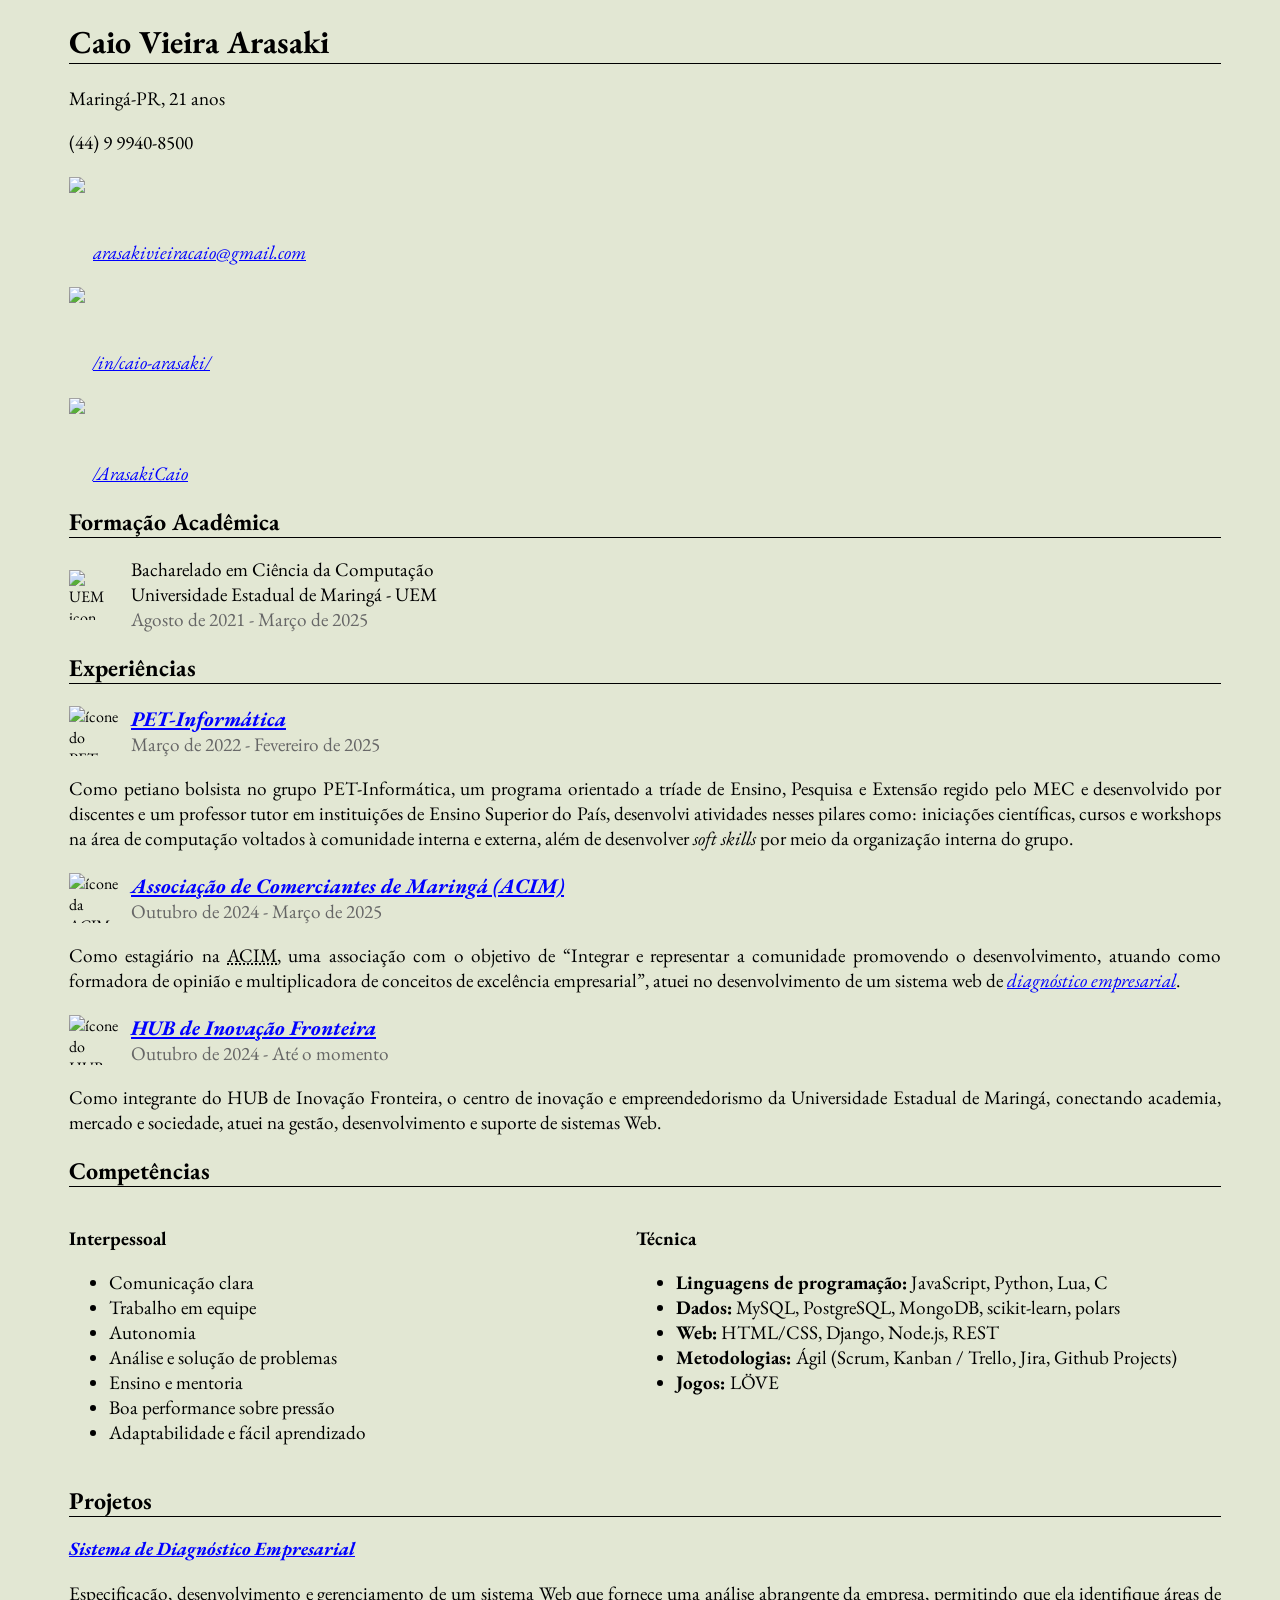
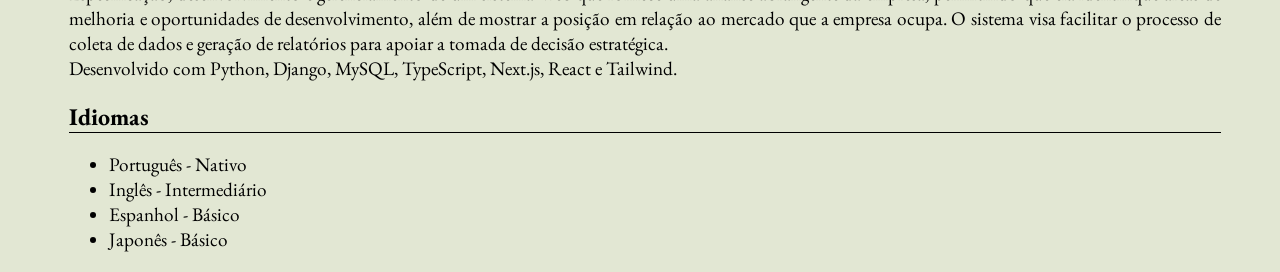
==== print/index.html @ f9657b90 "Versão para impressão de curriculo" ====
<!doctype html>
<html>
  <head>
    <meta charset="utf-8" />
    <meta name="viewport" content="width=device-width" />
    <meta name="author" content="Caio Arasaki"/>
    <meta 
    name="description" 
    content="Caio Arasaki's resume using Html, Css, and JavaScript"/>

    <title>Curriculum (PT-BR)</title>

    <link rel="icon" href="images/curriculum-icon.png" type="image/png">
    <link rel="stylesheet" href="style.css"/>
    <link href='https://fonts.googleapis.com/css?family=EB Garamond' rel='stylesheet'>
  </head>
  <body>

    <h1>Caio Vieira Arasaki</h1>

    <!-- <div class="lang-switch">
      <button id="button-ptbr" data-file="index.html" aria-pressed="true">PT-BR</button>
      <button id="button-en" data-file="index_en.html" aria-pressed="false">EN</button>
    </div> -->

    <main id="main-content">

      <section class="informacoes-basicas">
        <p>Maringá-PR, 21 anos</p>
        <p>(44) 9 9940-8500</p>
        <p>
          <img src="images/email-icon.png" alt="ícone do email" class="icon">
          <a href="mailto:arasakivieiracaio@gmail.com" title="email">arasakivieiracaio@gmail.com</a></p>
        <p>
          <img src="images/linkedin-icon.png" alt="ícone do linkedin" class="icon">
          <a href="https://www.linkedin.com/in/caio-arasaki" title="linkedin">/in/caio-arasaki/</a>
        </p>
        <p>
          <img src="images/github-icon.png" alt="ícone do github" class="icon">
          <a href="https://github.com/ArasakiCaio" title="github">/ArasakiCaio</a>
        </p>
      </section>

      <section class="formacao">
        <h2>Formação Acadêmica</h2>

        <div class="formacao-item">
          <img src="images/uem-icon.png" alt="UEM icon" class="formacao-icon">
          <p>
            Bacharelado em Ciência da Computação<br>
            Universidade Estadual de Maringá - UEM<br>
          </p>
          <p>Agosto de 2021 - Março de 2025</p>
        </div>
      </section>

      <section class="experiencia">
        <h2>Experiências</h2>

        <div class="experiencia-item">
          <img src="images/pet-icon.png" alt="ícone do PET-Informática" class="exp-icon">
          <h3 id="PET">
            <a
              href="https://www.petinfouem.com.br/"
              title="PET-Informática"
              target="_blank">
              PET-Informática
            </a>
          </h3>
          <p>Março de 2022 - Fevereiro de 2025</p>
        </div>

        <p>
          Como petiano bolsista no grupo PET-Informática, um programa orientado a tríade de Ensino, Pesquisa e Extensão regido pelo MEC e 
          desenvolvido por discentes e um professor tutor em instituições de Ensino Superior do País, desenvolvi atividades nesses 
          pilares como: iniciações científicas, cursos e workshops na área de computação voltados à comunidade interna e externa, além de desenvolver 
          <em>soft skills</em> por meio da organização interna do grupo.
        </p>

        <div class="experiencia-item">
          <img src="images/acim-icon.png" alt="ícone da ACIM" class="exp-icon">
          <h3 id="ACIM">
            <a 
              href="https://www.acim.com.br/"
              title="Associação de Comerciantes de Maringá"
              target="_blank">
              Associação de Comerciantes de Maringá (ACIM)
            </a>
          </h3>
          <p>Outubro de 2024 - Março de 2025</p>
        </div>

        <p>
          Como estagiário na <abbr title="Associação de Comerciantes de Maringá">ACIM</abbr>, uma associação com o objetivo de 
          “Integrar e representar a comunidade promovendo o desenvolvimento, atuando como formadora de opinião e multiplicadora 
          de conceitos de excelência empresarial”, atuei no desenvolvimento de um sistema web de 
          <a href="#diagnosticoEmpresarial">diagnóstico empresarial</a>.
        </p>

        <div class="experiencia-item">
          <img src="images/hub-icon.png" alt="ícone do HUB" class="exp-icon">
          <h3 id="HUB">
            <a 
              href="https://hubfronteira.tec.br/"
              title="HUB de Inovação Fronteira"
              target="_blank">
              HUB de Inovação Fronteira
            </a>
          </h3>
          <p>Outubro de 2024 - Até o momento</p>
        </div>

        <p>
          Como integrante do HUB de Inovação Fronteira, o centro de inovação e empreendedorismo da Universidade Estadual de Maringá, 
          conectando academia, mercado e sociedade, atuei na gestão, desenvolvimento e suporte de sistemas Web.
        </p>  
      </section>

      <section class="competencias">
        <h2>Competências</h2>

        <div class="conteudo-left">
          <p><strong>Interpessoal</strong></p>
          <ul>
            <li>Comunicação clara</li>
            <li>Trabalho em equipe</li>
            <li>Autonomia</li>
            <li>Análise e solução de problemas</li>
            <li>Ensino e mentoria</li>
            <li>Boa performance sobre pressão</li>
            <li>Adaptabilidade e fácil aprendizado</li>
          </ul>
        </div>

        <div class="conteudo-right">
          <p><strong>Técnica</strong></p>
          <ul>
            <li><strong>Linguagens de programação:</strong> JavaScript, Python, Lua, C</li>
            <li><strong>Dados:</strong> MySQL, PostgreSQL, MongoDB, scikit-learn, polars</li>
            <li><strong>Web:</strong> HTML/CSS, Django, Node.js, REST</li>
            <li><strong>Metodologias: </strong>Ágil (Scrum, Kanban / Trello, Jira, Github Projects)</li>
            <li><strong>Jogos: </strong>LÖVE</li>
          </ul>
        </div>
      </section>

      <section class="projetos">
        <h2>Projetos</h2>

        <h3 id="diagnosticoEmpresarial">
          <a  
            href="https://github.com/ArasakiCaio/DiagnosticoEmpresarial" 
            title="Sistema de Diagnóstico Empresarial"
            target="_blank">
            Sistema de Diagnóstico Empresarial
          </a>
        </h3>
        <p>
            Especificação, desenvolvimento e gerenciamento de um sistema Web que fornece uma análise abrangente da empresa, 
            permitindo que ela identifique áreas de melhoria e oportunidades de desenvolvimento, além de mostrar a posição 
            em relação ao mercado que a empresa ocupa. O sistema visa facilitar o processo de coleta de dados e geração 
            de relatórios para apoiar a tomada de decisão estratégica. 
            <br>
            Desenvolvido com Python, Django, MySQL, TypeScript, Next.js, React e Tailwind.
        </p>
      </section>

      <section class="idiomas">
        <h2>Idiomas</h2>

        <ul>
            <li>Português - Nativo</li>
            <li>Inglês - Intermediário</li>
            <li>Espanhol - Básico</li>
            <li>Japonês - Básico</li>
        </ul>
      </section>

    </main>

    <script src="script.js"></script>

  </body>
</html>
---- print/style.css ----
body {
    font-family: "EB Garamond";
    background-color: #e2e7d3;
    padding-left: 10px;
    margin: 0 auto;
    width: 90%;
}

a {
    font-style: italic;
    color: blue;
}

p {
    text-align: justify;
    font-size: 1.2rem;
}

ul {
    font-size: 1.2rem;
    text-align: justify;
}

h1 {
    border-bottom: 1px solid black;
}

h2 {
    border-bottom: 1px solid black;
}

.icon {
    width: 20px;
    height: 20px;
    display: inline-block;
    position: relative;
    top: 3px;
}

.formacao-item {
    position: relative;
    padding-left: 62px;
    min-height: 44px;;
}

.formacao-item .formacao-icon {
    position: absolute;
    left: 0;
    top: 50%;
    transform: translateY(-50%);
    width: 50px;
    height: 50px;
    object-fit: contain;
    pointer-events: none;
}

.experiencia-item {
    position: relative;
    padding-left: 62px;
    min-height: 44px;
}

.experiencia-item .exp-icon {
    position: absolute;
    left: 0;
    top: 50%;
    transform: translateY(-50%);
    width: 50px;
    height: 50px;
    object-fit: contain;
    pointer-events: none;
}

.formacao-item p {
    margin-bottom: 0;
}

.formacao-item p + p {
    margin-top: 0;
    color: #666666;
}

.experiencia h3 {
    font-size: 1.3rem;
    margin-bottom: 0;
}

.experiencia h3 + p {
    margin-top: 0;
    color: #666666;
}

.conteudo-left, .conteudo-right {
    display: inline-block;
    width: 49%;
    margin: 0 auto;
    vertical-align: top;
}

@media (max-width: 600px) {
    body {
        width: 90%;
        padding: 0 5px;
    }
}
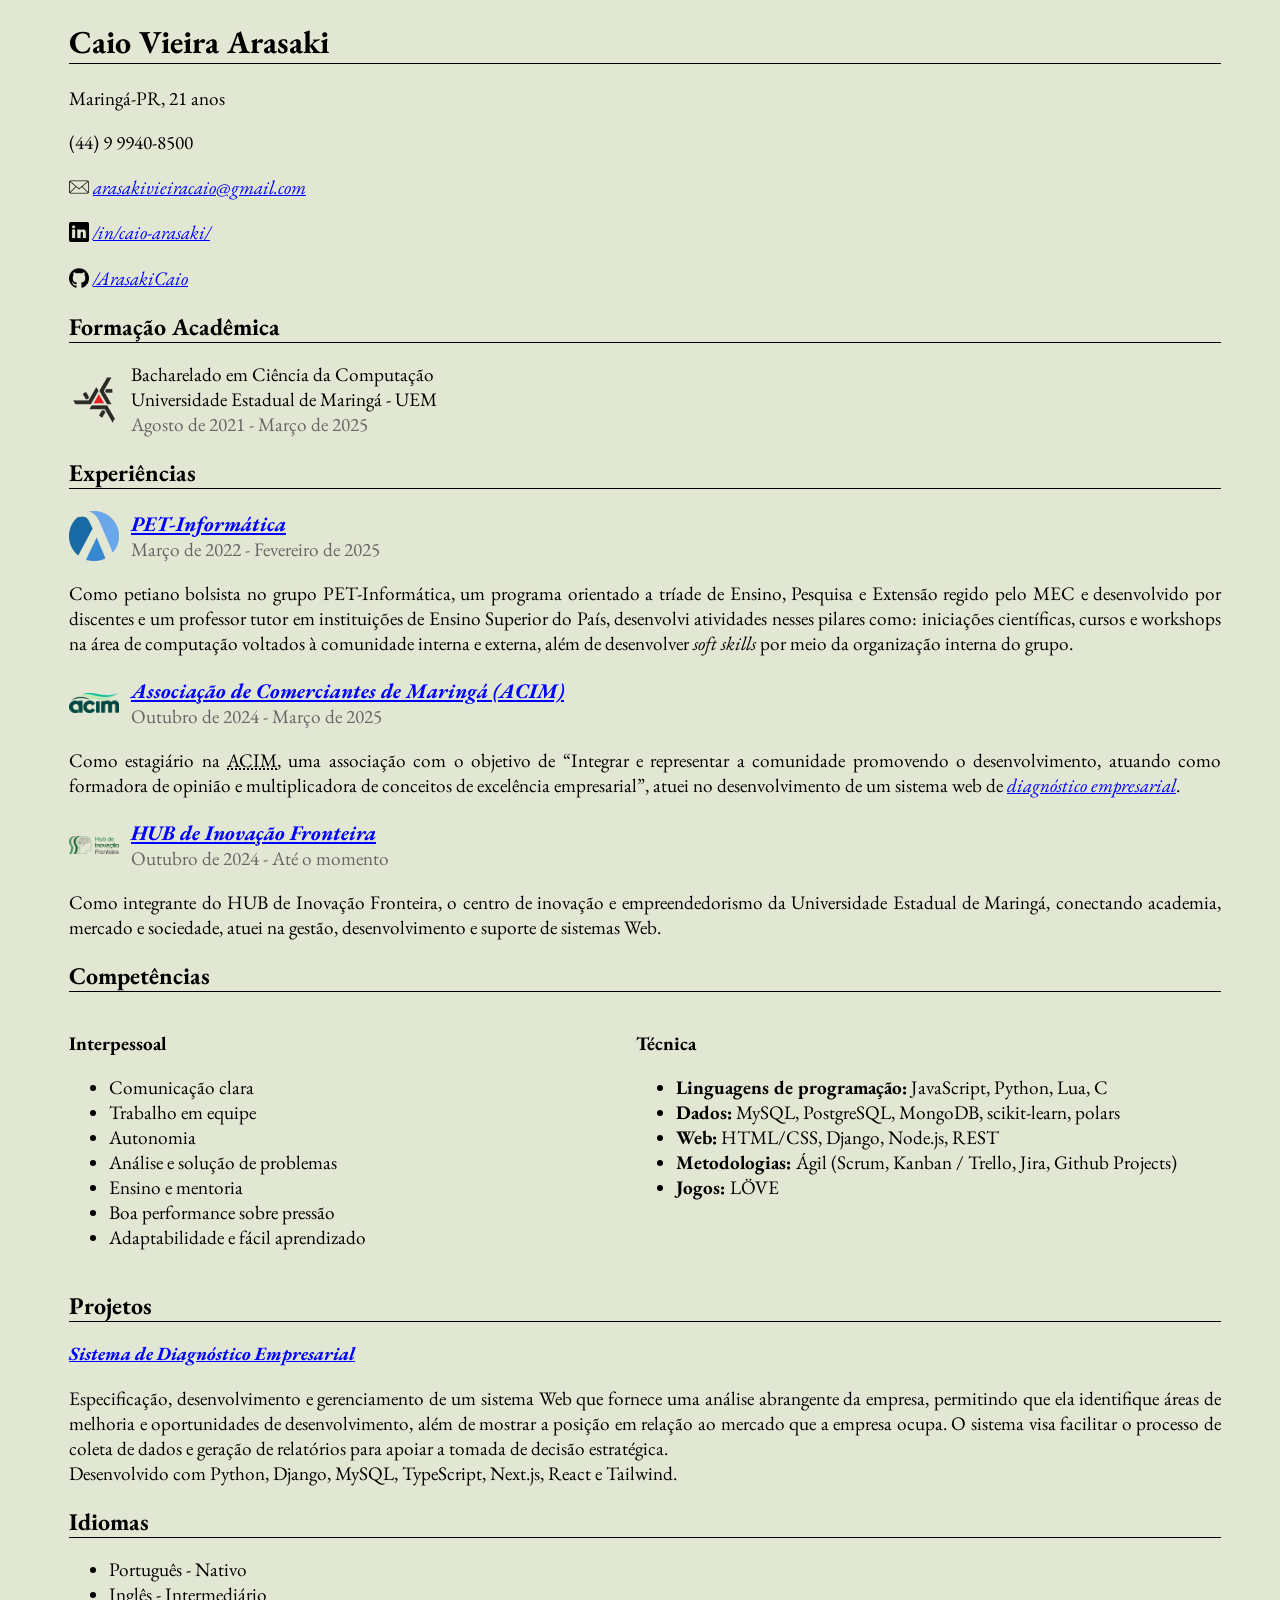
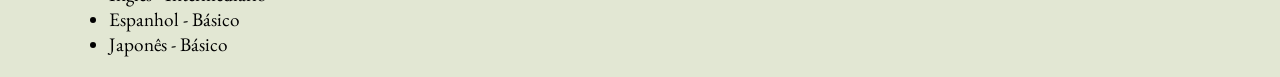
==== commit 24d08b2f: "Correção do caminho das imagens" ====
--- a/print/index.html
+++ b/print/index.html
@@ -10,7 +10,7 @@
 
     <title>Curriculum (PT-BR)</title>
 
-    <link rel="icon" href="images/curriculum-icon.png" type="image/png">
+    <link rel="icon" href="../images/" type="image/png">
     <link rel="stylesheet" href="style.css"/>
     <link href='https://fonts.googleapis.com/css?family=EB Garamond' rel='stylesheet'>
   </head>
@@ -29,14 +29,14 @@
         <p>Maringá-PR, 21 anos</p>
         <p>(44) 9 9940-8500</p>
         <p>
-          <img src="images/email-icon.png" alt="ícone do email" class="icon">
+          <img src="../images/email-icon.png" alt="ícone do email" class="icon">
           <a href="mailto:arasakivieiracaio@gmail.com" title="email">arasakivieiracaio@gmail.com</a></p>
         <p>
-          <img src="images/linkedin-icon.png" alt="ícone do linkedin" class="icon">
+          <img src="../images/linkedin-icon.png" alt="ícone do linkedin" class="icon">
           <a href="https://www.linkedin.com/in/caio-arasaki" title="linkedin">/in/caio-arasaki/</a>
         </p>
         <p>
-          <img src="images/github-icon.png" alt="ícone do github" class="icon">
+          <img src="../images/github-icon.png" alt="ícone do github" class="icon">
           <a href="https://github.com/ArasakiCaio" title="github">/ArasakiCaio</a>
         </p>
       </section>
@@ -45,7 +45,7 @@
         <h2>Formação Acadêmica</h2>
 
         <div class="formacao-item">
-          <img src="images/uem-icon.png" alt="UEM icon" class="formacao-icon">
+          <img src="../images/uem-icon.png" alt="UEM icon" class="formacao-icon">
           <p>
             Bacharelado em Ciência da Computação<br>
             Universidade Estadual de Maringá - UEM<br>
@@ -58,7 +58,7 @@
         <h2>Experiências</h2>
 
         <div class="experiencia-item">
-          <img src="images/pet-icon.png" alt="ícone do PET-Informática" class="exp-icon">
+          <img src="../images/pet-icon.png" alt="ícone do PET-Informática" class="exp-icon">
           <h3 id="PET">
             <a
               href="https://www.petinfouem.com.br/"
@@ -78,7 +78,7 @@
         </p>
 
         <div class="experiencia-item">
-          <img src="images/acim-icon.png" alt="ícone da ACIM" class="exp-icon">
+          <img src="../images/acim-icon.png" alt="ícone da ACIM" class="exp-icon">
           <h3 id="ACIM">
             <a 
               href="https://www.acim.com.br/"
@@ -98,7 +98,7 @@
         </p>
 
         <div class="experiencia-item">
-          <img src="images/hub-icon.png" alt="ícone do HUB" class="exp-icon">
+          <img src="../images/hub-icon.png" alt="ícone do HUB" class="exp-icon">
           <h3 id="HUB">
             <a 
               href="https://hubfronteira.tec.br/"
